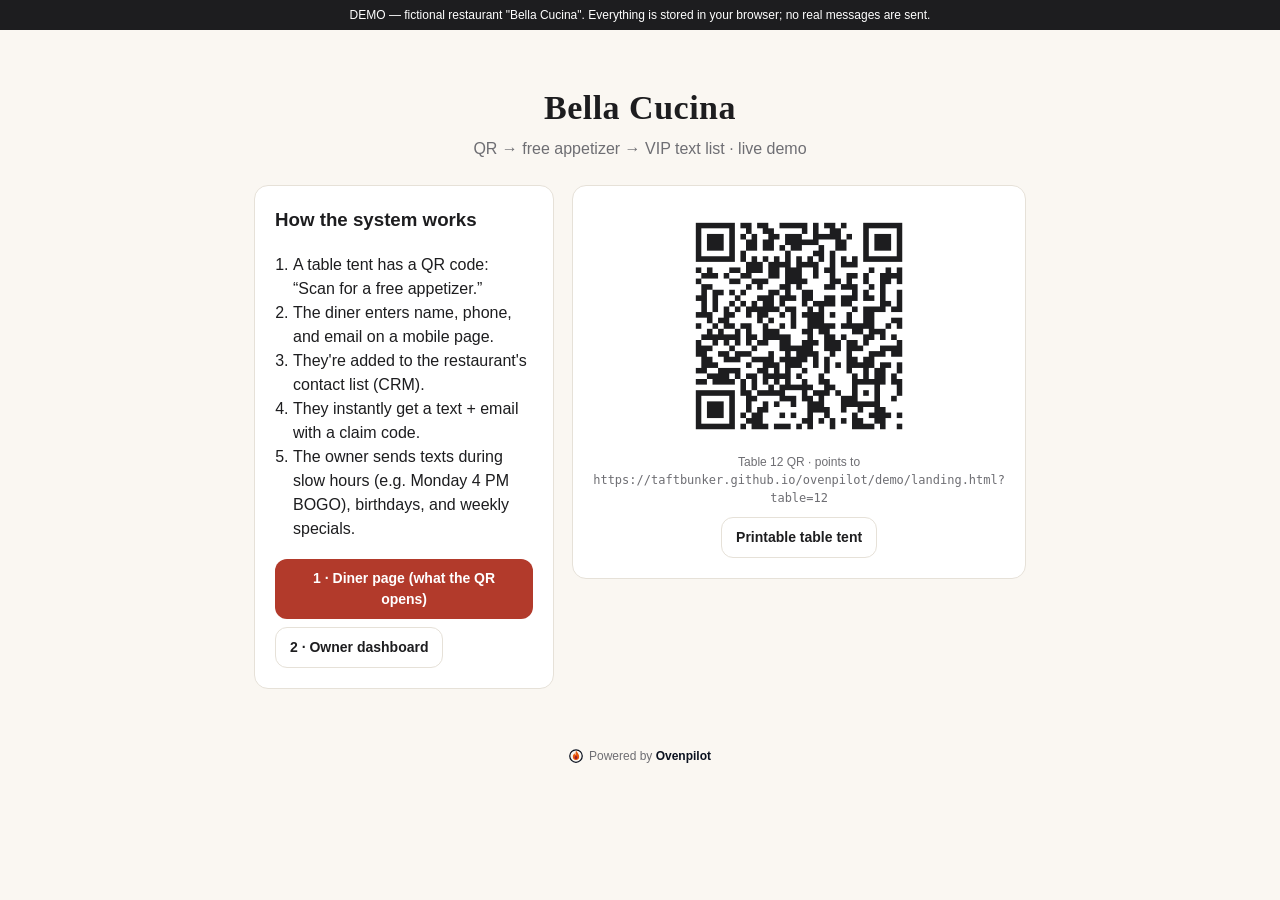
==== demo/index.html @ 3f76f091 "Ovenpilot website + Bella Cucina demo" ====
<!doctype html><html lang="en"><head><meta charset="utf-8"><link rel="icon" href="data:,"><meta name="viewport" content="width=device-width,initial-scale=1">
<title>Demo — Restaurant QR Text-List System</title><link rel="stylesheet" href="style.css"></head><body>
<div class="banner">DEMO — fictional restaurant "Bella Cucina". Everything is stored in your browser; no real messages are sent.</div>
<div class="wrap" style="max-width:820px">
  <div class="brand"><h1>Bella Cucina</h1><p>QR → free appetizer → VIP text list · live demo</p></div>
  <div class="two">
    <div class="card"><h3 style="margin-top:0">How the system works</h3><ol style="padding-left:18px;margin:0">
      <li>A table tent has a QR code: “Scan for a free appetizer.”</li><li>The diner enters name, phone, and email on a mobile page.</li>
      <li>They're added to the restaurant's contact list (CRM).</li><li>They instantly get a text + email with a claim code.</li>
      <li>The owner sends texts during slow hours (e.g. Monday 4 PM BOGO), birthdays, and weekly specials.</li></ol>
      <div class="row" style="margin-top:18px"><a class="btn small" href="landing.html?table=12">1 · Diner page (what the QR opens)</a><a class="btn small secondary" href="dashboard.html">2 · Owner dashboard</a></div></div>
    <div class="card" style="text-align:center"><img src="qr/table-qr.png" alt="QR code to the diner landing page" style="width:100%;max-width:240px"><div class="fine">Table 12 QR · points to <code id="qrurl"></code></div>
      <a class="btn small secondary" href="qr/table-tent.png" style="margin-top:10px">Printable table tent</a></div>
  </div>
</div><footer class="powered"><a href="../website/index.html"><img src="assets/ovenpilot-mark.svg" alt="" height="14"><span>Powered by <b>Ovenpilot</b></span></a></footer>
<script>fetch('qr/qr-target.txt').then(r=>r.text()).then(t=>document.getElementById('qrurl').textContent=t.trim()).catch(()=>{})</script></body></html>
---- demo/style.css ----
:root{--bg:#faf7f2;--card:#fff;--ink:#1d1d1f;--muted:#6e6e73;--accent:#b23a2b;--accent-dark:#8f2c20;--green:#2e7d4f;--line:#e6e1d8;--r:14px}
*{box-sizing:border-box}body{margin:0;font-family:-apple-system,BlinkMacSystemFont,"SF Pro Text","Segoe UI",Roboto,Helvetica,Arial,sans-serif;background:var(--bg);color:var(--ink);line-height:1.5}
a{color:var(--accent)}
.wrap{max-width:1100px;margin:0 auto;padding:24px}
.mobile{max-width:440px;margin:0 auto;padding:20px}
.banner{background:#1d1d1f;color:#fff;font-size:12px;text-align:center;padding:6px 10px}
.brand{text-align:center;padding:28px 0 8px}.brand h1{font-family:Georgia,"Times New Roman",serif;font-size:34px;margin:0;letter-spacing:.5px}.brand p{margin:4px 0 0;color:var(--muted)}
.card{background:var(--card);border:1px solid var(--line);border-radius:var(--r);padding:20px;margin:16px 0}
.offer{background:var(--accent);color:#fff;border:none;text-align:center}.offer h2{margin:0 0 6px;font-size:26px}.offer p{margin:0;opacity:.92}
label{display:block;font-weight:600;font-size:14px;margin:14px 0 6px}
input,select,textarea{width:100%;padding:12px 14px;border:1px solid var(--line);border-radius:10px;font:inherit;background:#fff}
textarea{min-height:110px;resize:vertical}
input:focus,select:focus,textarea:focus{outline:2px solid var(--accent);border-color:transparent}
.btn{display:inline-block;width:100%;padding:14px;border:none;border-radius:12px;background:var(--accent);color:#fff;font:inherit;font-weight:600;font-size:16px;cursor:pointer;margin-top:18px;text-decoration:none;text-align:center}
.btn:hover{background:var(--accent-dark)}.btn.secondary{background:#fff;color:var(--ink);border:1px solid var(--line)}.btn.small{width:auto;padding:9px 14px;font-size:14px;margin:0}
.fine{font-size:12px;color:var(--muted)}.err{color:var(--accent);font-size:14px;min-height:20px;margin-top:8px}
.code{font-family:ui-monospace,Menlo,monospace;font-size:30px;letter-spacing:4px;font-weight:700;text-align:center;background:#f3efe8;border-radius:10px;padding:14px;margin:10px 0}
.phone{background:#f2f2f7;border-radius:18px;padding:14px}.bubble{background:#e9e9eb;border-radius:18px;padding:10px 14px;margin:6px 0;max-width:92%;font-size:14px;white-space:pre-wrap}
.email{border:1px solid var(--line);border-radius:10px;padding:12px;font-size:14px;white-space:pre-wrap}.email .hdr{color:var(--muted);font-size:12px;border-bottom:1px solid var(--line);padding-bottom:6px;margin-bottom:8px}
.sim{display:inline-block;background:#fff3cd;color:#7a5b00;font-size:11px;font-weight:700;border-radius:6px;padding:2px 8px;letter-spacing:.4px;text-transform:uppercase}
.grid{display:grid;grid-template-columns:repeat(4,1fr);gap:14px}.stat{background:#fff;border:1px solid var(--line);border-radius:var(--r);padding:16px}.stat b{display:block;font-size:28px}.stat span{color:var(--muted);font-size:13px}
.two{display:grid;grid-template-columns:1.7fr 1fr;gap:18px;align-items:start}
table{width:100%;border-collapse:collapse;font-size:14px}th,td{text-align:left;padding:9px 8px;border-bottom:1px solid var(--line)}th{color:var(--muted);font-weight:600;font-size:12px;text-transform:uppercase}td:nth-child(2),td:nth-child(5),td:nth-child(7){white-space:nowrap}.wrap{max-width:1240px}
.tag{font-size:11px;padding:2px 8px;border-radius:999px;background:#eef6f0;color:var(--green);font-weight:600}.tag.no{background:#f3efe8;color:var(--muted)}
.topbar{display:flex;justify-content:space-between;align-items:center;gap:12px;flex-wrap:wrap}.topbar h1{margin:0;font-size:24px}
.row{display:flex;gap:8px;flex-wrap:wrap;margin-top:10px}
.log .item{border-bottom:1px solid var(--line);padding:10px 0;font-size:14px}
.hidden{display:none}
@media(max-width:800px){.grid{grid-template-columns:repeat(2,1fr)}.two{grid-template-columns:1fr}}

.powered{text-align:center;padding:18px 0 28px;font-size:12px;color:var(--muted)}.powered a{color:var(--muted);text-decoration:none;display:inline-flex;align-items:center;gap:6px}.powered b{color:#0B1220;font-weight:600}
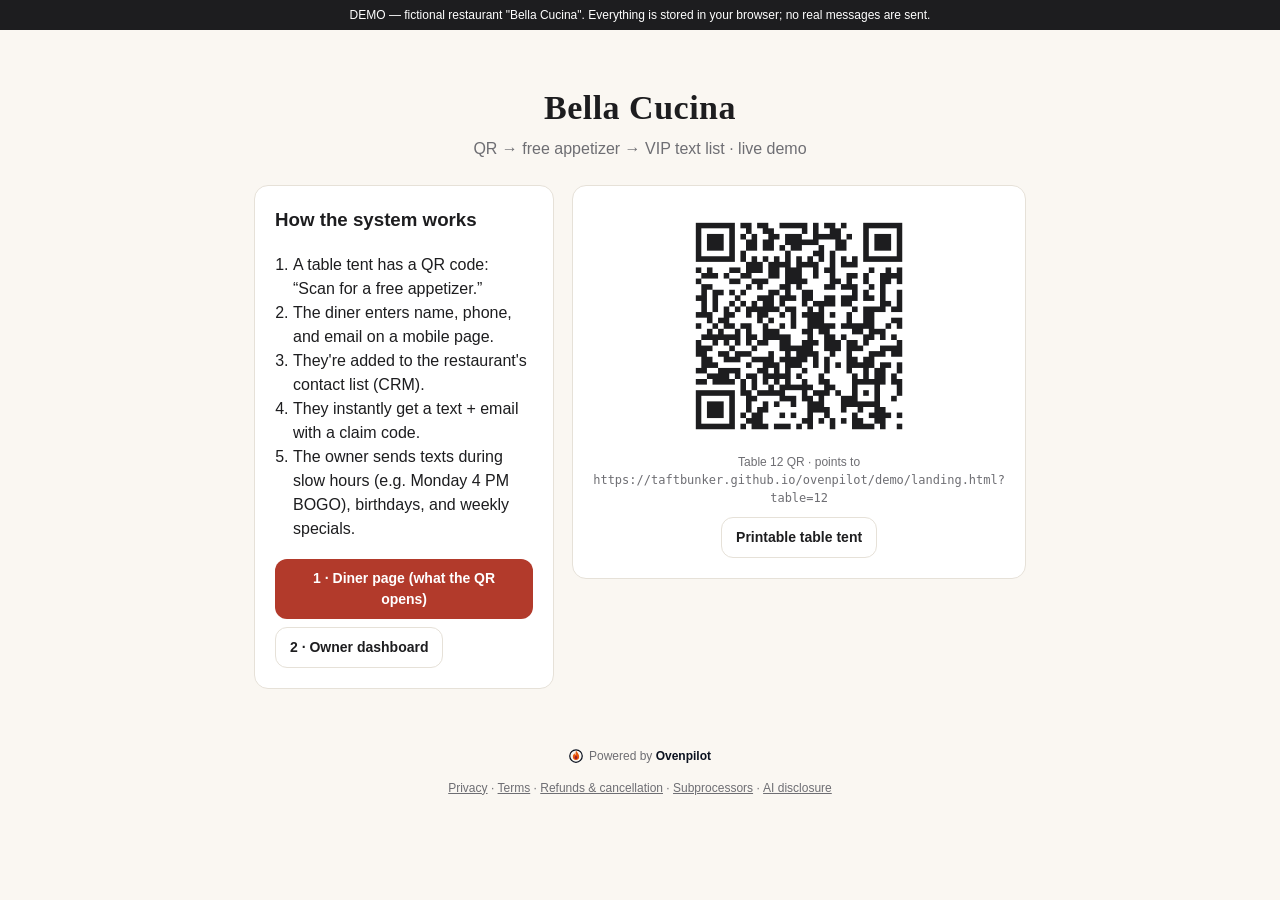
==== commit baea0078: "Legal pages (privacy, terms, refunds, subprocessors, AI), footer links, CSP + referrer meta, focus s" ====
--- a/demo/index.html
+++ b/demo/index.html
@@ -1,4 +1,4 @@
-<!doctype html><html lang="en"><head><meta charset="utf-8"><link rel="icon" href="data:,"><meta name="viewport" content="width=device-width,initial-scale=1">
+<!doctype html><html lang="en"><head><meta charset="utf-8"><meta http-equiv="Content-Security-Policy" content="default-src 'self'; script-src 'self'; style-src 'self' 'unsafe-inline'; img-src 'self' data:; font-src 'self'; connect-src 'self'; form-action 'self'; base-uri 'self'; object-src 'none'; upgrade-insecure-requests"><meta name="referrer" content="strict-origin-when-cross-origin"><link rel="icon" href="data:,"><meta name="viewport" content="width=device-width,initial-scale=1">
 <title>Demo — Restaurant QR Text-List System</title><link rel="stylesheet" href="style.css"></head><body>
 <div class="banner">DEMO — fictional restaurant "Bella Cucina". Everything is stored in your browser; no real messages are sent.</div>
 <div class="wrap" style="max-width:820px">
@@ -12,5 +12,5 @@
     <div class="card" style="text-align:center"><img src="qr/table-qr.png" alt="QR code to the diner landing page" style="width:100%;max-width:240px"><div class="fine">Table 12 QR · points to <code id="qrurl"></code></div>
       <a class="btn small secondary" href="qr/table-tent.png" style="margin-top:10px">Printable table tent</a></div>
   </div>
-</div><footer class="powered"><a href="../website/index.html"><img src="assets/ovenpilot-mark.svg" alt="" height="14"><span>Powered by <b>Ovenpilot</b></span></a></footer>
-<script>fetch('qr/qr-target.txt').then(r=>r.text()).then(t=>document.getElementById('qrurl').textContent=t.trim()).catch(()=>{})</script></body></html>
+</div><footer class="powered"><a href="../"><img src="assets/ovenpilot-mark.svg" alt="" height="14"><span>Powered by <b>Ovenpilot</b></span></a><nav class="legal-links" aria-label="Legal"><a href="../privacy.html">Privacy</a> · <a href="../terms.html">Terms</a> · <a href="../refunds.html">Refunds &amp; cancellation</a> · <a href="../subprocessors.html">Subprocessors</a> · <a href="../ai.html">AI disclosure</a></nav></footer>
+<script src="index.js"></script></body></html>
--- a/demo/style.css
+++ b/demo/style.css
@@ -29,3 +29,6 @@
 @media(max-width:800px){.grid{grid-template-columns:repeat(2,1fr)}.two{grid-template-columns:1fr}}
 
 .powered{text-align:center;padding:18px 0 28px;font-size:12px;color:var(--muted)}.powered a{color:var(--muted);text-decoration:none;display:inline-flex;align-items:center;gap:6px}.powered b{color:#0B1220;font-weight:600}
+
+.legal-links{display:block;margin-top:10px;font-size:12px;line-height:1.8}.legal-links a{color:var(--muted);text-decoration:underline}.legal-links a:hover{color:var(--ink)}
+:focus-visible{outline:3px solid #1d1d1f;outline-offset:2px}
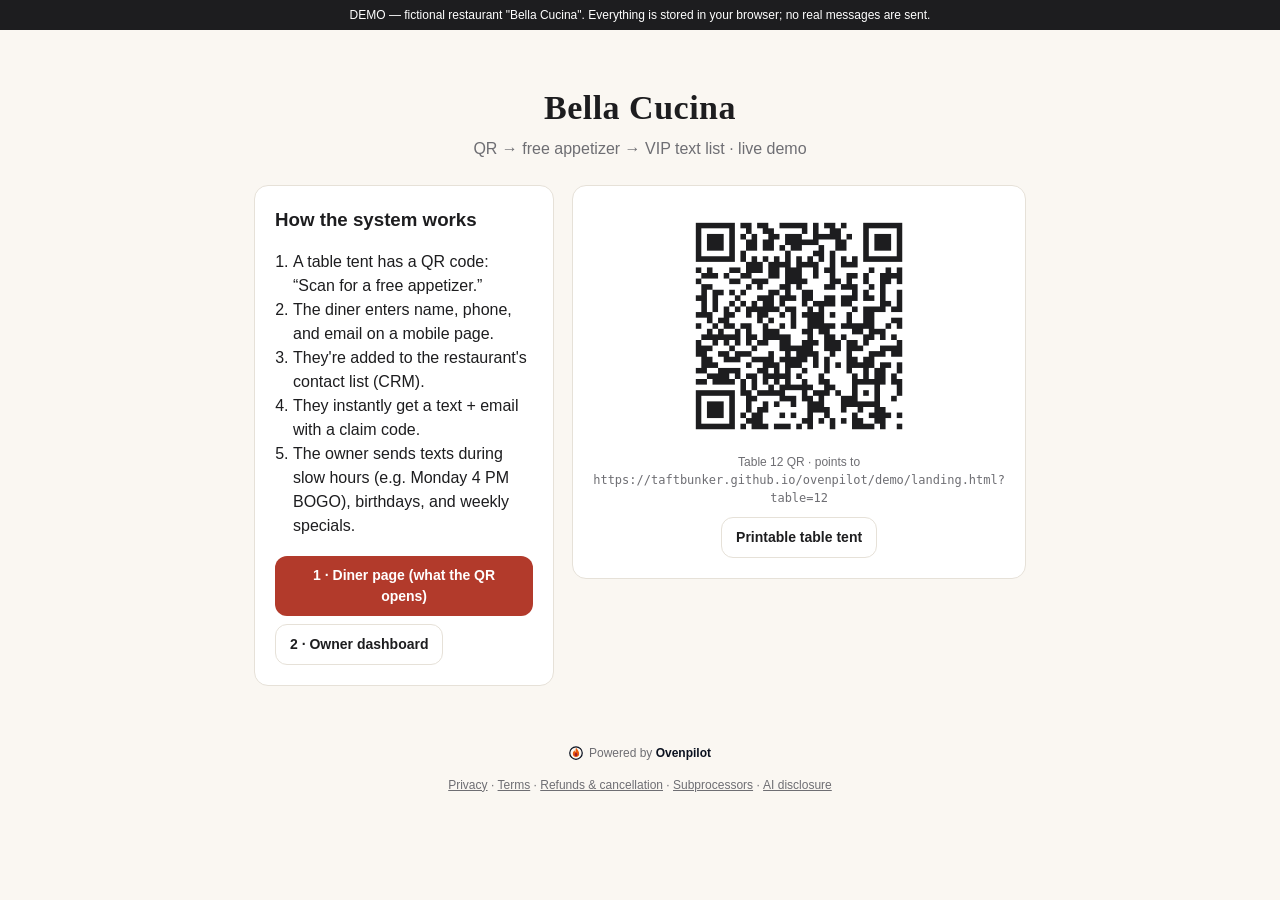
==== commit 5f0d8669: "SEO basics (JSON-LD, canonical/OG on legal pages, sitemap), demo accessibility fixes, noindex on fic" ====
--- a/demo/index.html
+++ b/demo/index.html
@@ -1,10 +1,10 @@
 <!doctype html><html lang="en"><head><meta charset="utf-8"><meta http-equiv="Content-Security-Policy" content="default-src 'self'; script-src 'self'; style-src 'self' 'unsafe-inline'; img-src 'self' data:; font-src 'self'; connect-src 'self'; form-action 'self'; base-uri 'self'; object-src 'none'; upgrade-insecure-requests"><meta name="referrer" content="strict-origin-when-cross-origin"><link rel="icon" href="data:,"><meta name="viewport" content="width=device-width,initial-scale=1">
-<title>Demo — Restaurant QR Text-List System</title><link rel="stylesheet" href="style.css"></head><body>
-<div class="banner">DEMO — fictional restaurant "Bella Cucina". Everything is stored in your browser; no real messages are sent.</div>
-<div class="wrap" style="max-width:820px">
+<link rel="canonical" href="https://taftbunker.github.io/ovenpilot/demo/"><meta name="description" content="Live demo of an Ovenpilot restaurant QR text-list system: diner sign-up page and owner dashboard (fictional restaurant, nothing is sent)."><title>Demo — Restaurant QR Text-List System</title><link rel="stylesheet" href="style.css"></head><body>
+<header class="banner">DEMO — fictional restaurant "Bella Cucina". Everything is stored in your browser; no real messages are sent.</header>
+<main class="wrap" style="max-width:820px">
   <div class="brand"><h1>Bella Cucina</h1><p>QR → free appetizer → VIP text list · live demo</p></div>
   <div class="two">
-    <div class="card"><h3 style="margin-top:0">How the system works</h3><ol style="padding-left:18px;margin:0">
+    <div class="card"><h2 class="h3" style="margin-top:0">How the system works</h2><ol style="padding-left:18px;margin:0">
       <li>A table tent has a QR code: “Scan for a free appetizer.”</li><li>The diner enters name, phone, and email on a mobile page.</li>
       <li>They're added to the restaurant's contact list (CRM).</li><li>They instantly get a text + email with a claim code.</li>
       <li>The owner sends texts during slow hours (e.g. Monday 4 PM BOGO), birthdays, and weekly specials.</li></ol>
@@ -12,5 +12,5 @@
     <div class="card" style="text-align:center"><img src="qr/table-qr.png" alt="QR code to the diner landing page" style="width:100%;max-width:240px"><div class="fine">Table 12 QR · points to <code id="qrurl"></code></div>
       <a class="btn small secondary" href="qr/table-tent.png" style="margin-top:10px">Printable table tent</a></div>
   </div>
-</div><footer class="powered"><a href="../"><img src="assets/ovenpilot-mark.svg" alt="" height="14"><span>Powered by <b>Ovenpilot</b></span></a><nav class="legal-links" aria-label="Legal"><a href="../privacy.html">Privacy</a> · <a href="../terms.html">Terms</a> · <a href="../refunds.html">Refunds &amp; cancellation</a> · <a href="../subprocessors.html">Subprocessors</a> · <a href="../ai.html">AI disclosure</a></nav></footer>
+</main><footer class="powered"><a href="../"><img src="assets/ovenpilot-mark.svg" alt="" height="14"><span>Powered by <b>Ovenpilot</b></span></a><nav class="legal-links" aria-label="Legal"><a href="../privacy.html">Privacy</a> · <a href="../terms.html">Terms</a> · <a href="../refunds.html">Refunds &amp; cancellation</a> · <a href="../subprocessors.html">Subprocessors</a> · <a href="../ai.html">AI disclosure</a></nav></footer>
 <script src="index.js"></script></body></html>
--- a/demo/style.css
+++ b/demo/style.css
@@ -21,7 +21,7 @@
 .grid{display:grid;grid-template-columns:repeat(4,1fr);gap:14px}.stat{background:#fff;border:1px solid var(--line);border-radius:var(--r);padding:16px}.stat b{display:block;font-size:28px}.stat span{color:var(--muted);font-size:13px}
 .two{display:grid;grid-template-columns:1.7fr 1fr;gap:18px;align-items:start}
 table{width:100%;border-collapse:collapse;font-size:14px}th,td{text-align:left;padding:9px 8px;border-bottom:1px solid var(--line)}th{color:var(--muted);font-weight:600;font-size:12px;text-transform:uppercase}td:nth-child(2),td:nth-child(5),td:nth-child(7){white-space:nowrap}.wrap{max-width:1240px}
-.tag{font-size:11px;padding:2px 8px;border-radius:999px;background:#eef6f0;color:var(--green);font-weight:600}.tag.no{background:#f3efe8;color:var(--muted)}
+.tag{font-size:11px;padding:2px 8px;border-radius:999px;background:#eef6f0;color:var(--green);font-weight:600}.tag.no{background:#f3efe8;color:#57534e}
 .topbar{display:flex;justify-content:space-between;align-items:center;gap:12px;flex-wrap:wrap}.topbar h1{margin:0;font-size:24px}
 .row{display:flex;gap:8px;flex-wrap:wrap;margin-top:10px}
 .log .item{border-bottom:1px solid var(--line);padding:10px 0;font-size:14px}
@@ -32,3 +32,5 @@
 
 .legal-links{display:block;margin-top:10px;font-size:12px;line-height:1.8}.legal-links a{color:var(--muted);text-decoration:underline}.legal-links a:hover{color:var(--ink)}
 :focus-visible{outline:3px solid #1d1d1f;outline-offset:2px}
+
+.h3{font-size:1.17em}.vh{position:absolute;width:1px;height:1px;padding:0;margin:-1px;overflow:hidden;clip:rect(0,0,0,0);white-space:nowrap;border:0}
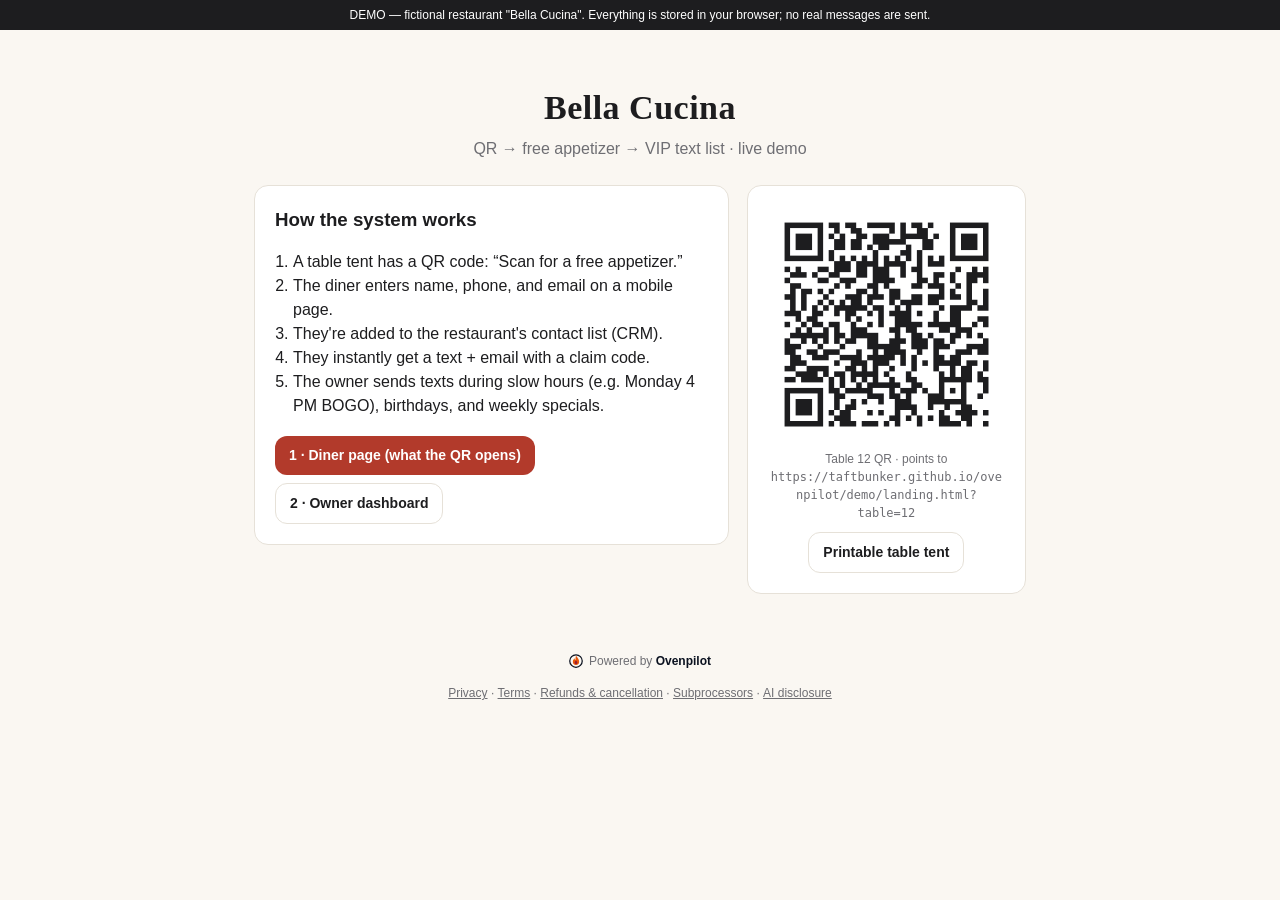
==== commit c8e82aa6: "Technical SEO: 1200x630 share image + OG/Twitter tags on every page, unique descriptions, sized/lazy" ====
--- a/demo/index.html
+++ b/demo/index.html
@@ -1,5 +1,5 @@
 <!doctype html><html lang="en"><head><meta charset="utf-8"><meta http-equiv="Content-Security-Policy" content="default-src 'self'; script-src 'self'; style-src 'self' 'unsafe-inline'; img-src 'self' data:; font-src 'self'; connect-src 'self'; form-action 'self'; base-uri 'self'; object-src 'none'; upgrade-insecure-requests"><meta name="referrer" content="strict-origin-when-cross-origin"><link rel="icon" href="data:,"><meta name="viewport" content="width=device-width,initial-scale=1">
-<link rel="canonical" href="https://taftbunker.github.io/ovenpilot/demo/"><meta name="description" content="Live demo of an Ovenpilot restaurant QR text-list system: diner sign-up page and owner dashboard (fictional restaurant, nothing is sent)."><title>Demo — Restaurant QR Text-List System</title><link rel="stylesheet" href="style.css"></head><body>
+<link rel="canonical" href="https://taftbunker.github.io/ovenpilot/demo/"><meta property="og:type" content="website"><meta property="og:site_name" content="Ovenpilot"><meta property="og:url" content="https://taftbunker.github.io/ovenpilot/demo/"><meta property="og:title" content="Ovenpilot demo: restaurant QR text list"><meta property="og:description" content="Live demo of an Ovenpilot restaurant QR text-list system: diner sign-up page and owner dashboard (fictional restaurant, nothing is sent)."><meta property="og:image" content="https://taftbunker.github.io/ovenpilot/og.jpg"><meta property="og:image:width" content="1200"><meta property="og:image:height" content="630"><meta property="og:image:alt" content="Ovenpilot: Always on. Always answering. AI automations for local restaurants."><meta name="twitter:card" content="summary_large_image"><meta name="twitter:title" content="Ovenpilot demo: restaurant QR text list"><meta name="twitter:description" content="Live demo of an Ovenpilot restaurant QR text-list system: diner sign-up page and owner dashboard (fictional restaurant, nothing is sent)."><meta name="twitter:image" content="https://taftbunker.github.io/ovenpilot/og.jpg"><meta name="description" content="Live demo of an Ovenpilot restaurant QR text-list system: diner sign-up page and owner dashboard (fictional restaurant, nothing is sent)."><title>Ovenpilot demo: restaurant QR text list</title><link rel="stylesheet" href="style.css"></head><body>
 <header class="banner">DEMO — fictional restaurant "Bella Cucina". Everything is stored in your browser; no real messages are sent.</header>
 <main class="wrap" style="max-width:820px">
   <div class="brand"><h1>Bella Cucina</h1><p>QR → free appetizer → VIP text list · live demo</p></div>
@@ -9,8 +9,8 @@
       <li>They're added to the restaurant's contact list (CRM).</li><li>They instantly get a text + email with a claim code.</li>
       <li>The owner sends texts during slow hours (e.g. Monday 4 PM BOGO), birthdays, and weekly specials.</li></ol>
       <div class="row" style="margin-top:18px"><a class="btn small" href="landing.html?table=12">1 · Diner page (what the QR opens)</a><a class="btn small secondary" href="dashboard.html">2 · Owner dashboard</a></div></div>
-    <div class="card" style="text-align:center"><img src="qr/table-qr.png" alt="QR code to the diner landing page" style="width:100%;max-width:240px"><div class="fine">Table 12 QR · points to <code id="qrurl"></code></div>
+    <div class="card" style="text-align:center"><img src="qr/table-qr.png" alt="QR code to the diner landing page" width="240" height="240" style="width:100%;max-width:240px;height:auto"><div class="fine">Table 12 QR · points to <code id="qrurl"></code></div>
       <a class="btn small secondary" href="qr/table-tent.png" style="margin-top:10px">Printable table tent</a></div>
   </div>
-</main><footer class="powered"><a href="../"><img src="assets/ovenpilot-mark.svg" alt="" height="14"><span>Powered by <b>Ovenpilot</b></span></a><nav class="legal-links" aria-label="Legal"><a href="../privacy.html">Privacy</a> · <a href="../terms.html">Terms</a> · <a href="../refunds.html">Refunds &amp; cancellation</a> · <a href="../subprocessors.html">Subprocessors</a> · <a href="../ai.html">AI disclosure</a></nav></footer>
+</main><footer class="powered"><a href="../"><img src="assets/ovenpilot-mark.svg" alt="" width="14" height="14" loading="lazy" decoding="async"><span>Powered by <b>Ovenpilot</b></span></a><nav class="legal-links" aria-label="Legal"><a href="../privacy.html">Privacy</a> · <a href="../terms.html">Terms</a> · <a href="../refunds.html">Refunds &amp; cancellation</a> · <a href="../subprocessors.html">Subprocessors</a> · <a href="../ai.html">AI disclosure</a></nav></footer>
 <script src="index.js"></script></body></html>
--- a/demo/style.css
+++ b/demo/style.css
@@ -18,15 +18,16 @@
 .phone{background:#f2f2f7;border-radius:18px;padding:14px}.bubble{background:#e9e9eb;border-radius:18px;padding:10px 14px;margin:6px 0;max-width:92%;font-size:14px;white-space:pre-wrap}
 .email{border:1px solid var(--line);border-radius:10px;padding:12px;font-size:14px;white-space:pre-wrap}.email .hdr{color:var(--muted);font-size:12px;border-bottom:1px solid var(--line);padding-bottom:6px;margin-bottom:8px}
 .sim{display:inline-block;background:#fff3cd;color:#7a5b00;font-size:11px;font-weight:700;border-radius:6px;padding:2px 8px;letter-spacing:.4px;text-transform:uppercase}
-.grid{display:grid;grid-template-columns:repeat(4,1fr);gap:14px}.stat{background:#fff;border:1px solid var(--line);border-radius:var(--r);padding:16px}.stat b{display:block;font-size:28px}.stat span{color:var(--muted);font-size:13px}
-.two{display:grid;grid-template-columns:1.7fr 1fr;gap:18px;align-items:start}
+.grid{display:grid;grid-template-columns:repeat(4,minmax(0,1fr));gap:14px}.stat{background:#fff;border:1px solid var(--line);border-radius:var(--r);padding:16px}.stat b{display:block;font-size:28px}.stat span{color:var(--muted);font-size:13px}
+.two{display:grid;grid-template-columns:minmax(0,1.7fr) minmax(0,1fr);gap:18px;align-items:start}
 table{width:100%;border-collapse:collapse;font-size:14px}th,td{text-align:left;padding:9px 8px;border-bottom:1px solid var(--line)}th{color:var(--muted);font-weight:600;font-size:12px;text-transform:uppercase}td:nth-child(2),td:nth-child(5),td:nth-child(7){white-space:nowrap}.wrap{max-width:1240px}
 .tag{font-size:11px;padding:2px 8px;border-radius:999px;background:#eef6f0;color:var(--green);font-weight:600}.tag.no{background:#f3efe8;color:#57534e}
 .topbar{display:flex;justify-content:space-between;align-items:center;gap:12px;flex-wrap:wrap}.topbar h1{margin:0;font-size:24px}
 .row{display:flex;gap:8px;flex-wrap:wrap;margin-top:10px}
 .log .item{border-bottom:1px solid var(--line);padding:10px 0;font-size:14px}
 .hidden{display:none}
-@media(max-width:800px){.grid{grid-template-columns:repeat(2,1fr)}.two{grid-template-columns:1fr}}
+@media(max-width:800px){.grid{grid-template-columns:repeat(2,minmax(0,1fr))}.two{grid-template-columns:minmax(0,1fr)}}
+code{overflow-wrap:anywhere}
 
 .powered{text-align:center;padding:18px 0 28px;font-size:12px;color:var(--muted)}.powered a{color:var(--muted);text-decoration:none;display:inline-flex;align-items:center;gap:6px}.powered b{color:#0B1220;font-weight:600}
 
